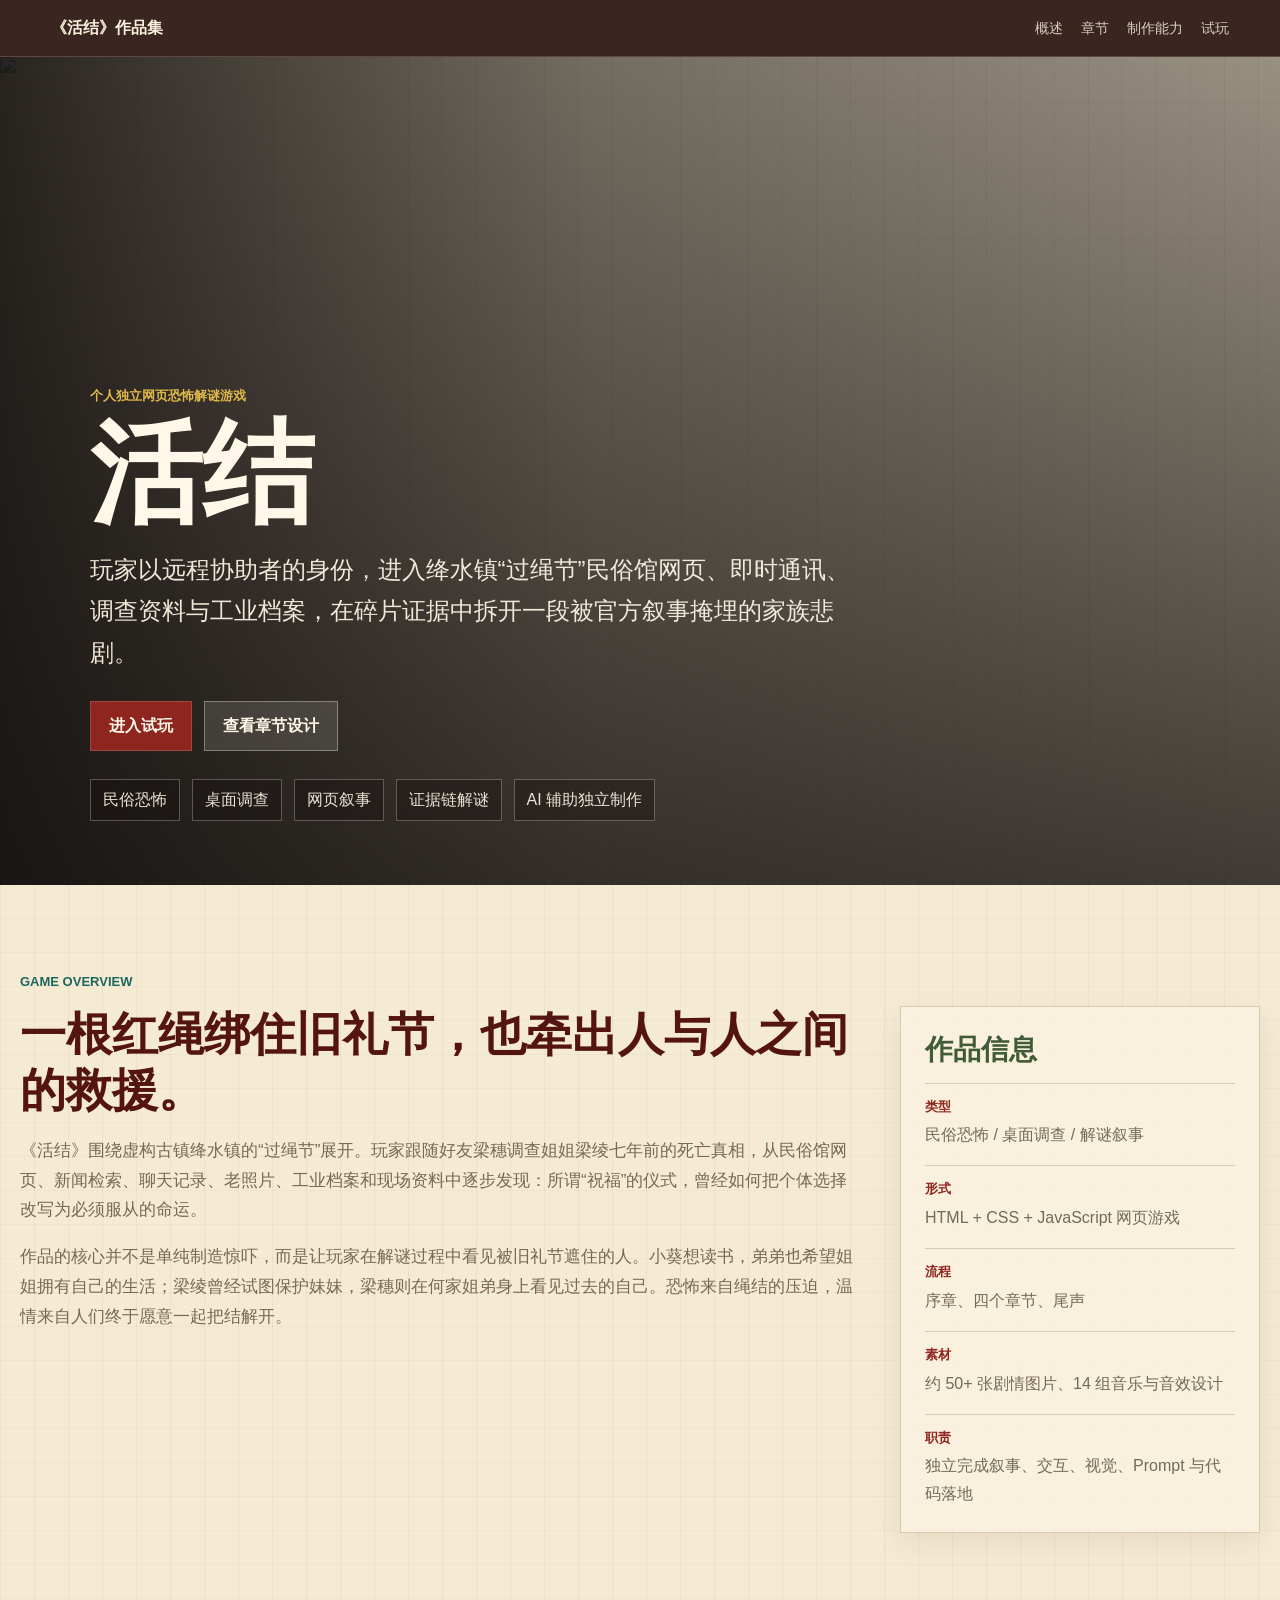
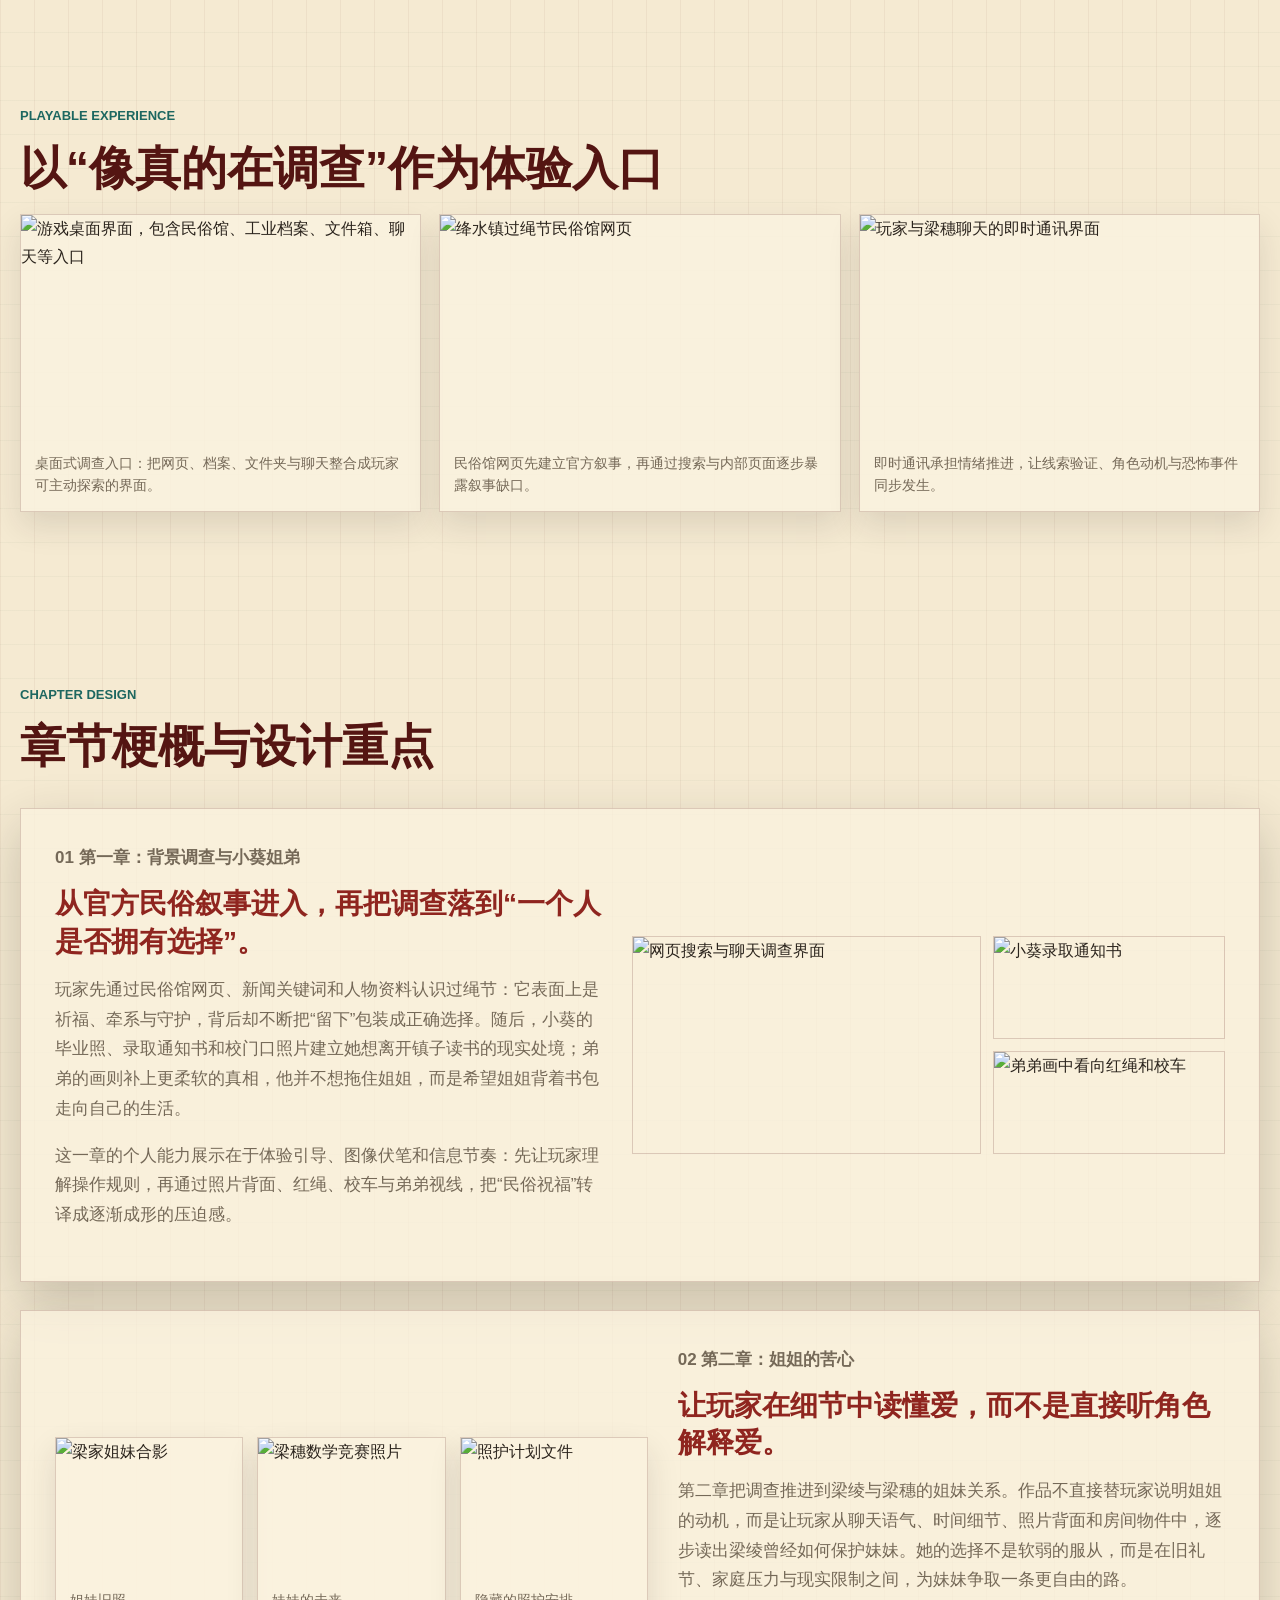
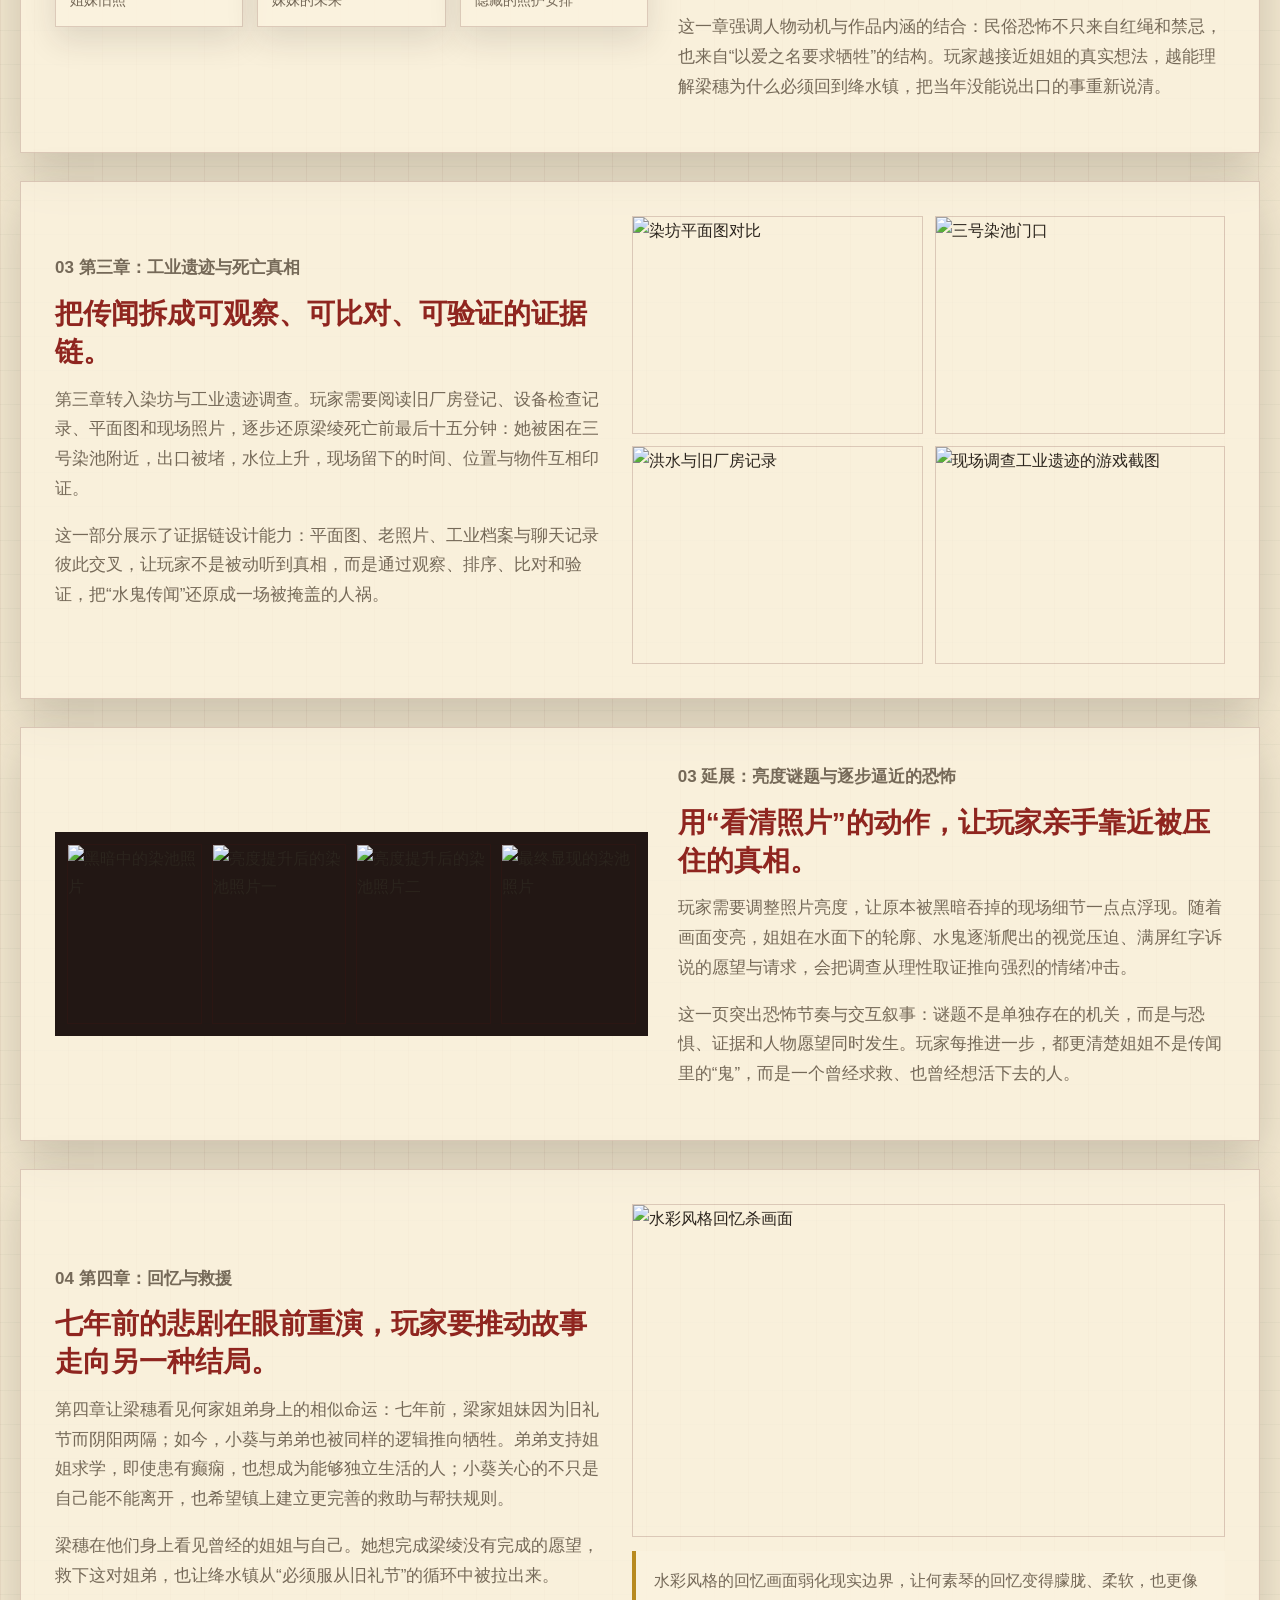
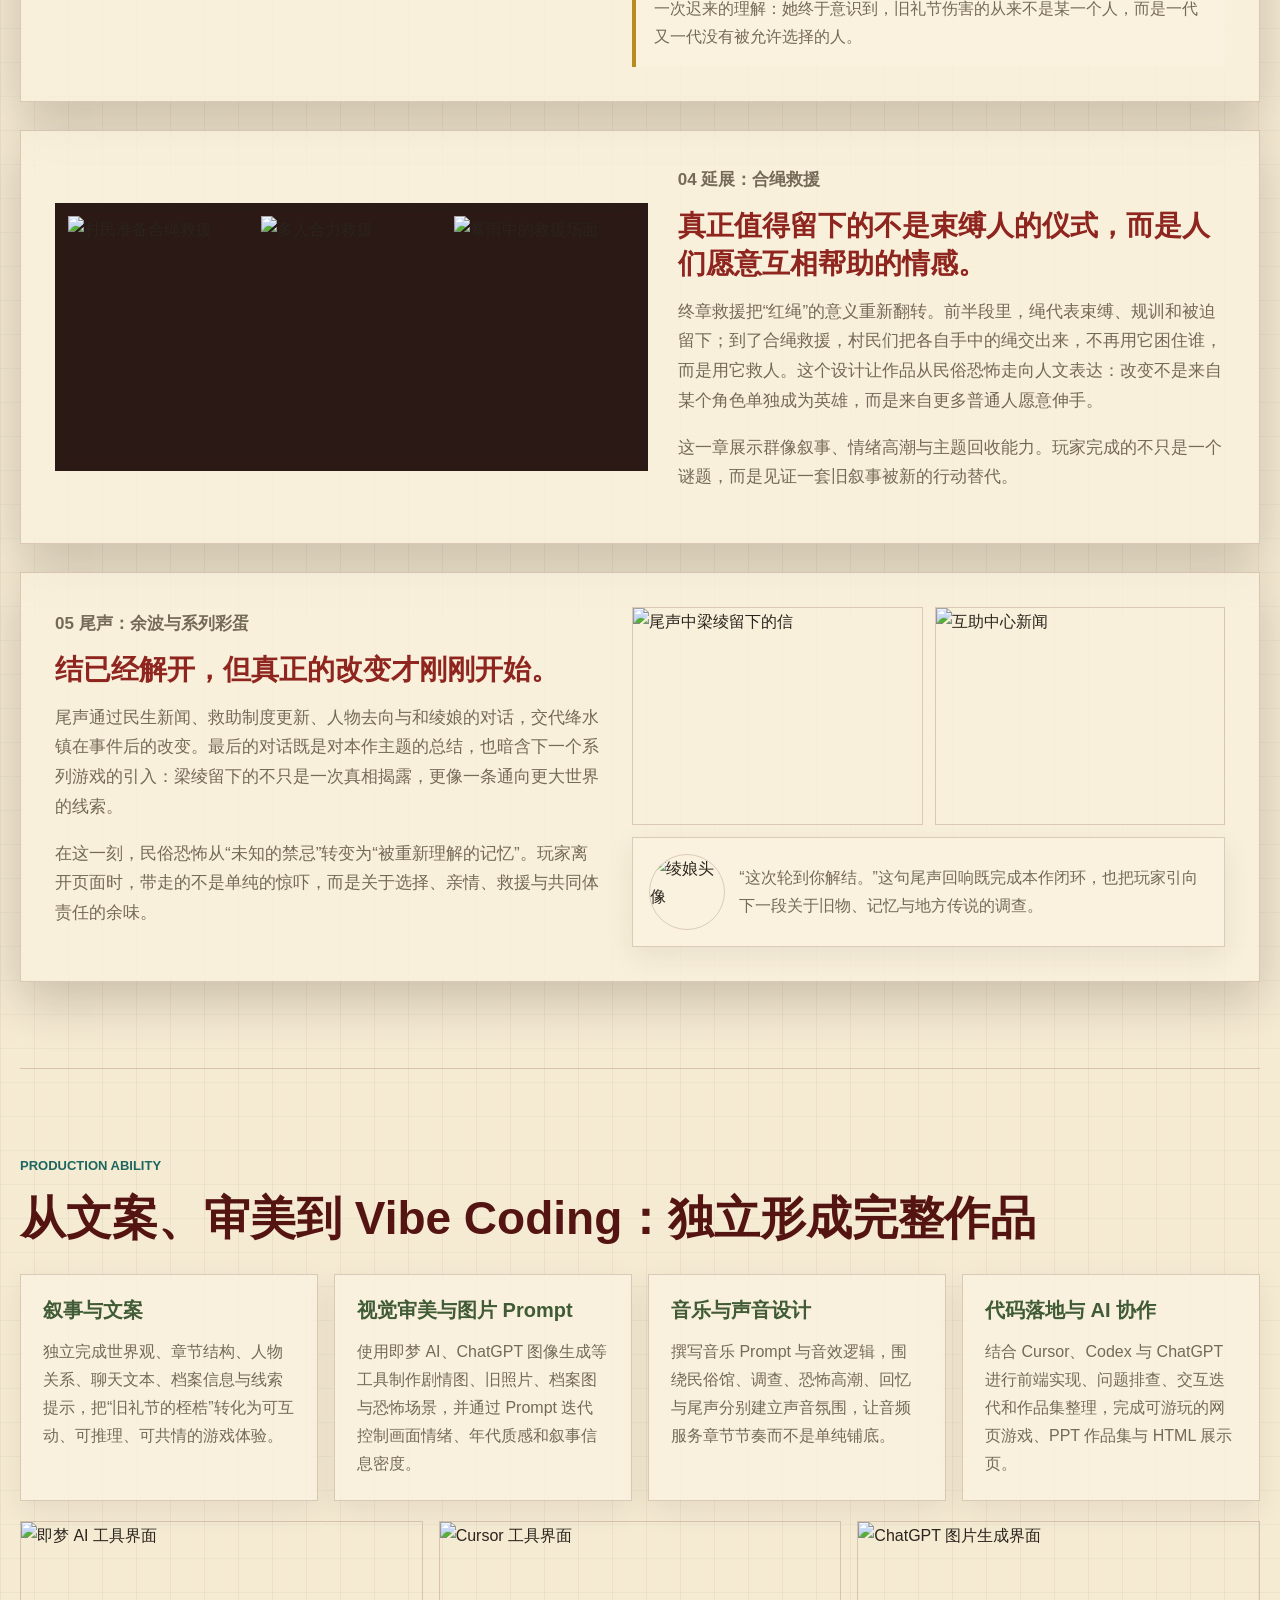
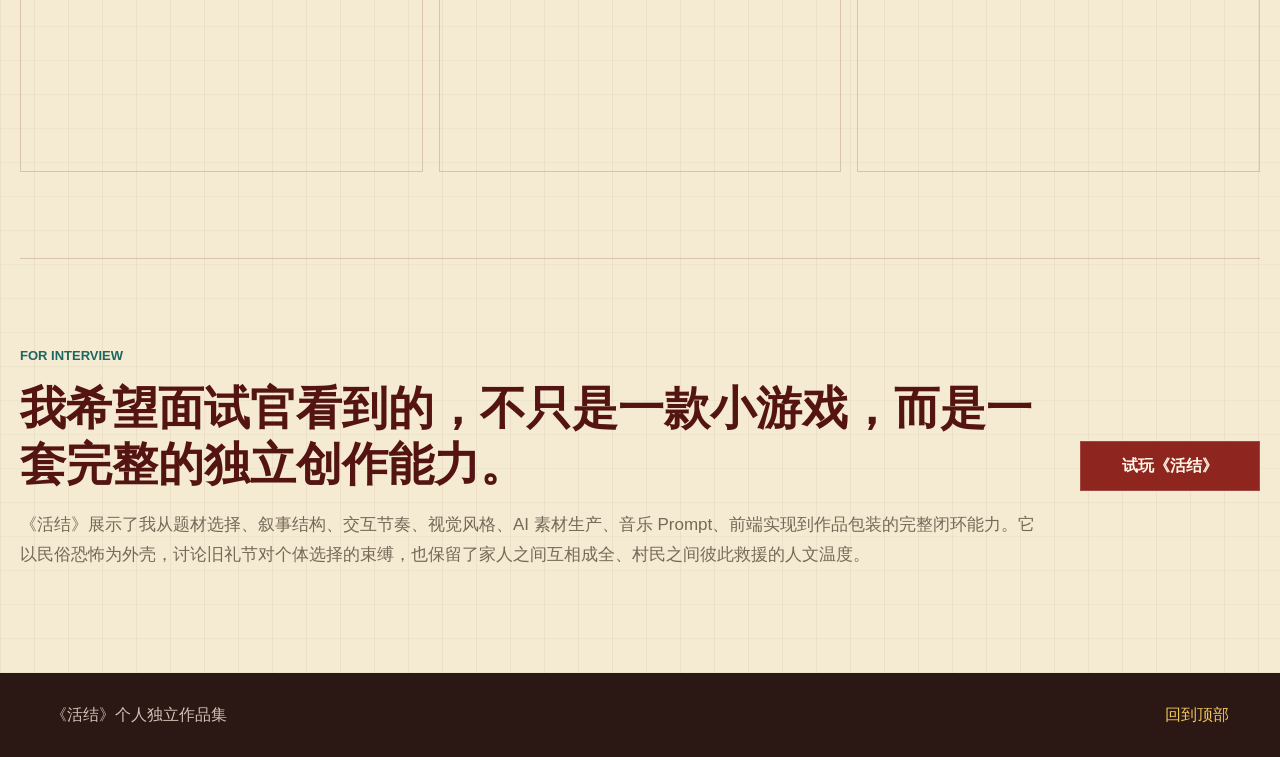
==== docs/index.html @ db9f1752 "Add files via upload" ====
<!DOCTYPE html>
<html lang="zh-CN">
<head>
  <meta charset="UTF-8" />
  <meta name="viewport" content="width=device-width, initial-scale=1.0" />
  <title>《活结》个人独立恐怖游戏作品集</title>
  <meta name="description" content="《活结》是一款以粤西虚构古镇、过绳节旧礼俗与桌面调查为核心体验的个人独立民俗恐怖解谜游戏作品。" />
  <link rel="stylesheet" href="styles.css" />
</head>
<body>
  <header class="site-header">
    <a href="#top" class="brand">《活结》作品集</a>
    <nav class="top-nav" aria-label="页面导航">
      <a href="#overview">概述</a>
      <a href="#chapters">章节</a>
      <a href="#craft">制作能力</a>
      <a href="play/">试玩</a>
    </nav>
  </header>

  <main id="top">
    <section class="hero" aria-labelledby="hero-title">
      <img src="assets/img/ritual_full_horror.jpg" alt="雨夜宗祠与水面中的轮椅" class="hero-bg" />
      <div class="hero-shade"></div>
      <div class="hero-content">
        <p class="eyebrow">个人独立网页恐怖解谜游戏</p>
        <h1 id="hero-title">活结</h1>
        <p class="hero-lead">玩家以远程协助者的身份，进入绛水镇“过绳节”民俗馆网页、即时通讯、调查资料与工业档案，在碎片证据中拆开一段被官方叙事掩埋的家族悲剧。</p>
        <div class="hero-actions">
          <a class="button primary" href="play/">进入试玩</a>
          <a class="button secondary" href="#chapters">查看章节设计</a>
        </div>
        <ul class="hero-tags" aria-label="作品关键词">
          <li>民俗恐怖</li>
          <li>桌面调查</li>
          <li>网页叙事</li>
          <li>证据链解谜</li>
          <li>AI 辅助独立制作</li>
        </ul>
      </div>
    </section>

    <section id="overview" class="section intro-section">
      <div class="section-kicker">Game Overview</div>
      <div class="intro-grid">
        <div>
          <h2>一根红绳绑住旧礼节，也牵出人与人之间的救援。</h2>
          <p>《活结》围绕虚构古镇绛水镇的“过绳节”展开。玩家跟随好友梁穗调查姐姐梁绫七年前的死亡真相，从民俗馆网页、新闻检索、聊天记录、老照片、工业档案和现场资料中逐步发现：所谓“祝福”的仪式，曾经如何把个体选择改写为必须服从的命运。</p>
          <p>作品的核心并不是单纯制造惊吓，而是让玩家在解谜过程中看见被旧礼节遮住的人。小葵想读书，弟弟也希望姐姐拥有自己的生活；梁绫曾经试图保护妹妹，梁穗则在何家姐弟身上看见过去的自己。恐怖来自绳结的压迫，温情来自人们终于愿意一起把结解开。</p>
        </div>
        <aside class="facts" aria-label="作品信息">
          <h3>作品信息</h3>
          <dl>
            <div><dt>类型</dt><dd>民俗恐怖 / 桌面调查 / 解谜叙事</dd></div>
            <div><dt>形式</dt><dd>HTML + CSS + JavaScript 网页游戏</dd></div>
            <div><dt>流程</dt><dd>序章、四个章节、尾声</dd></div>
            <div><dt>素材</dt><dd>约 50+ 张剧情图片、14 组音乐与音效设计</dd></div>
            <div><dt>职责</dt><dd>独立完成叙事、交互、视觉、Prompt 与代码落地</dd></div>
          </dl>
        </aside>
      </div>
    </section>

    <section class="section gallery-section" aria-labelledby="experience-title">
      <div class="section-kicker">Playable Experience</div>
      <h2 id="experience-title">以“像真的在调查”作为体验入口</h2>
      <div class="wide-gallery">
        <figure>
          <img src="assets/screens/03-desktop.png" alt="游戏桌面界面，包含民俗馆、工业档案、文件箱、聊天等入口" />
          <figcaption>桌面式调查入口：把网页、档案、文件夹与聊天整合成玩家可主动探索的界面。</figcaption>
        </figure>
        <figure>
          <img src="assets/screens/05-browser-home.png" alt="绛水镇过绳节民俗馆网页" />
          <figcaption>民俗馆网页先建立官方叙事，再通过搜索与内部页面逐步暴露叙事缺口。</figcaption>
        </figure>
        <figure>
          <img src="assets/screens/04-chat.png" alt="玩家与梁穗聊天的即时通讯界面" />
          <figcaption>即时通讯承担情绪推进，让线索验证、角色动机与恐怖事件同步发生。</figcaption>
        </figure>
      </div>
    </section>

    <section id="chapters" class="section chapters-section">
      <div class="section-kicker">Chapter Design</div>
      <h2>章节梗概与设计重点</h2>

      <article class="chapter split">
        <div class="chapter-copy">
          <p class="chapter-label">01 第一章：背景调查与小葵姐弟</p>
          <h3>从官方民俗叙事进入，再把调查落到“一个人是否拥有选择”。</h3>
          <p>玩家先通过民俗馆网页、新闻关键词和人物资料认识过绳节：它表面上是祈福、牵系与守护，背后却不断把“留下”包装成正确选择。随后，小葵的毕业照、录取通知书和校门口照片建立她想离开镇子读书的现实处境；弟弟的画则补上更柔软的真相，他并不想拖住姐姐，而是希望姐姐背着书包走向自己的生活。</p>
          <p>这一章的个人能力展示在于体验引导、图像伏笔和信息节奏：先让玩家理解操作规则，再通过照片背面、红绳、校车与弟弟视线，把“民俗祝福”转译成逐渐成形的压迫感。</p>
        </div>
        <div class="image-stack">
          <img src="assets/screens/06-browser-chat.png" alt="网页搜索与聊天调查界面" />
          <img src="assets/img/admit_front.jpg" alt="小葵录取通知书" />
          <img src="assets/img/app_back_draw2_look.jpg" alt="弟弟画中看向红绳和校车" />
        </div>
      </article>

      <article class="chapter split reverse">
        <div class="chapter-copy">
          <p class="chapter-label">02 第二章：姐姐的苦心</p>
          <h3>让玩家在细节中读懂爱，而不是直接听角色解释爱。</h3>
          <p>第二章把调查推进到梁绫与梁穗的姐妹关系。作品不直接替玩家说明姐姐的动机，而是让玩家从聊天语气、时间细节、照片背面和房间物件中，逐步读出梁绫曾经如何保护妹妹。她的选择不是软弱的服从，而是在旧礼节、家庭压力与现实限制之间，为妹妹争取一条更自由的路。</p>
          <p>这一章强调人物动机与作品内涵的结合：民俗恐怖不只来自红绳和禁忌，也来自“以爱之名要求牺牲”的结构。玩家越接近姐姐的真实想法，越能理解梁穗为什么必须回到绛水镇，把当年没能说出口的事重新说清。</p>
        </div>
        <div class="polaroid-row">
          <figure><img src="assets/img/sisters_final.jpg" alt="梁家姐妹合影" /><figcaption>姐妹旧照</figcaption></figure>
          <figure><img src="assets/img/sui_math_2008.jpg" alt="梁穗数学竞赛照片" /><figcaption>妹妹的未来</figcaption></figure>
          <figure><img src="assets/img/care_plan.jpg" alt="照护计划文件" /><figcaption>隐藏的照护安排</figcaption></figure>
        </div>
      </article>

      <article class="chapter split">
        <div class="chapter-copy">
          <p class="chapter-label">03 第三章：工业遗迹与死亡真相</p>
          <h3>把传闻拆成可观察、可比对、可验证的证据链。</h3>
          <p>第三章转入染坊与工业遗迹调查。玩家需要阅读旧厂房登记、设备检查记录、平面图和现场照片，逐步还原梁绫死亡前最后十五分钟：她被困在三号染池附近，出口被堵，水位上升，现场留下的时间、位置与物件互相印证。</p>
          <p>这一部分展示了证据链设计能力：平面图、老照片、工业档案与聊天记录彼此交叉，让玩家不是被动听到真相，而是通过观察、排序、比对和验证，把“水鬼传闻”还原成一场被掩盖的人祸。</p>
        </div>
        <div class="evidence-grid">
          <img src="assets/img/plan_compare.jpg" alt="染坊平面图对比" />
          <img src="assets/img/pool3_door.jpg" alt="三号染池门口" />
          <img src="assets/img/origin_flood.jpg" alt="洪水与旧厂房记录" />
          <img src="assets/screens/industrial-field.png" alt="现场调查工业遗迹的游戏截图" />
        </div>
      </article>

      <article class="chapter split reverse">
        <div class="chapter-copy">
          <p class="chapter-label">03 延展：亮度谜题与逐步逼近的恐怖</p>
          <h3>用“看清照片”的动作，让玩家亲手靠近被压住的真相。</h3>
          <p>玩家需要调整照片亮度，让原本被黑暗吞掉的现场细节一点点浮现。随着画面变亮，姐姐在水面下的轮廓、水鬼逐渐爬出的视觉压迫、满屏红字诉说的愿望与请求，会把调查从理性取证推向强烈的情绪冲击。</p>
          <p>这一页突出恐怖节奏与交互叙事：谜题不是单独存在的机关，而是与恐惧、证据和人物愿望同时发生。玩家每推进一步，都更清楚姐姐不是传闻里的“鬼”，而是一个曾经求救、也曾经想活下去的人。</p>
        </div>
        <div class="brightness-strip" aria-label="照片逐渐变亮过程">
          <img src="assets/img/dye_pool_dark.jpg" alt="黑暗中的染池照片" />
          <img src="assets/img/dye_pool_lv1.jpg" alt="亮度提升后的染池照片一" />
          <img src="assets/img/dye_pool_lv2.jpg" alt="亮度提升后的染池照片二" />
          <img src="assets/img/dye_pool_lv3.jpg" alt="最终显现的染池照片" />
        </div>
      </article>

      <article class="chapter split">
        <div class="chapter-copy">
          <p class="chapter-label">04 第四章：回忆与救援</p>
          <h3>七年前的悲剧在眼前重演，玩家要推动故事走向另一种结局。</h3>
          <p>第四章让梁穗看见何家姐弟身上的相似命运：七年前，梁家姐妹因为旧礼节而阴阳两隔；如今，小葵与弟弟也被同样的逻辑推向牺牲。弟弟支持姐姐求学，即使患有癫痫，也想成为能够独立生活的人；小葵关心的不只是自己能不能离开，也希望镇上建立更完善的救助与帮扶规则。</p>
          <p>梁穗在他们身上看见曾经的姐姐与自己。她想完成梁绫没有完成的愿望，救下这对姐弟，也让绛水镇从“必须服从旧礼节”的循环中被拉出来。</p>
        </div>
        <div class="memory-panel">
          <img src="assets/screens/watercolor-memory.png" alt="水彩风格回忆杀画面" />
          <p>水彩风格的回忆画面弱化现实边界，让何素琴的回忆变得朦胧、柔软，也更像一次迟来的理解：她终于意识到，旧礼节伤害的从来不是某一个人，而是一代又一代没有被允许选择的人。</p>
        </div>
      </article>

      <article class="chapter split reverse">
        <div class="chapter-copy">
          <p class="chapter-label">04 延展：合绳救援</p>
          <h3>真正值得留下的不是束缚人的仪式，而是人们愿意互相帮助的情感。</h3>
          <p>终章救援把“红绳”的意义重新翻转。前半段里，绳代表束缚、规训和被迫留下；到了合绳救援，村民们把各自手中的绳交出来，不再用它困住谁，而是用它救人。这个设计让作品从民俗恐怖走向人文表达：改变不是来自某个角色单独成为英雄，而是来自更多普通人愿意伸手。</p>
          <p>这一章展示群像叙事、情绪高潮与主题回收能力。玩家完成的不只是一个谜题，而是见证一套旧叙事被新的行动替代。</p>
        </div>
        <div class="rescue-triptych">
          <img src="assets/img/rescue_1.jpg" alt="村民准备合绳救援" />
          <img src="assets/img/rescue_2.jpg" alt="多人合力救援" />
          <img src="assets/img/rescue_3.jpg" alt="暴雨中的救援场面" />
        </div>
      </article>

      <article class="chapter split epilogue">
        <div class="chapter-copy">
          <p class="chapter-label">05 尾声：余波与系列彩蛋</p>
          <h3>结已经解开，但真正的改变才刚刚开始。</h3>
          <p>尾声通过民生新闻、救助制度更新、人物去向与和绫娘的对话，交代绛水镇在事件后的改变。最后的对话既是对本作主题的总结，也暗含下一个系列游戏的引入：梁绫留下的不只是一次真相揭露，更像一条通向更大世界的线索。</p>
          <p>在这一刻，民俗恐怖从“未知的禁忌”转变为“被重新理解的记忆”。玩家离开页面时，带走的不是单纯的惊吓，而是关于选择、亲情、救援与共同体责任的余味。</p>
        </div>
        <div class="epilogue-board">
          <img src="assets/screens/epilogue-letter.png" alt="尾声中梁绫留下的信" />
          <img src="assets/img/epilogue_mutual_center.jpg" alt="互助中心新闻" />
          <div class="chat-note">
            <img src="assets/img/avatar_ling_epilogue.jpg" alt="绫娘头像" />
            <p>“这次轮到你解结。”这句尾声回响既完成本作闭环，也把玩家引向下一段关于旧物、记忆与地方传说的调查。</p>
          </div>
        </div>
      </article>
    </section>

    <section id="craft" class="section craft-section">
      <div class="section-kicker">Production Ability</div>
      <h2>从文案、审美到 Vibe Coding：独立形成完整作品</h2>
      <div class="craft-grid">
        <article>
          <h3>叙事与文案</h3>
          <p>独立完成世界观、章节结构、人物关系、聊天文本、档案信息与线索提示，把“旧礼节的桎梏”转化为可互动、可推理、可共情的游戏体验。</p>
        </article>
        <article>
          <h3>视觉审美与图片 Prompt</h3>
          <p>使用即梦 AI、ChatGPT 图像生成等工具制作剧情图、旧照片、档案图与恐怖场景，并通过 Prompt 迭代控制画面情绪、年代质感和叙事信息密度。</p>
        </article>
        <article>
          <h3>音乐与声音设计</h3>
          <p>撰写音乐 Prompt 与音效逻辑，围绕民俗馆、调查、恐怖高潮、回忆与尾声分别建立声音氛围，让音频服务章节节奏而不是单纯铺底。</p>
        </article>
        <article>
          <h3>代码落地与 AI 协作</h3>
          <p>结合 Cursor、Codex 与 ChatGPT 进行前端实现、问题排查、交互迭代和作品集整理，完成可游玩的网页游戏、PPT 作品集与 HTML 展示页。</p>
        </article>
      </div>

      <div class="tool-strip" aria-label="制作工具截图">
        <img src="assets/img/tool-jimeng.png" alt="即梦 AI 工具界面" />
        <img src="assets/img/tool-cursor.png" alt="Cursor 工具界面" />
        <img src="assets/img/tool-chatgpt-image.png" alt="ChatGPT 图片生成界面" />
      </div>
    </section>

    <section class="section closing-section">
      <div>
        <div class="section-kicker">For Interview</div>
        <h2>我希望面试官看到的，不只是一款小游戏，而是一套完整的独立创作能力。</h2>
        <p>《活结》展示了我从题材选择、叙事结构、交互节奏、视觉风格、AI 素材生产、音乐 Prompt、前端实现到作品包装的完整闭环能力。它以民俗恐怖为外壳，讨论旧礼节对个体选择的束缚，也保留了家人之间互相成全、村民之间彼此救援的人文温度。</p>
      </div>
      <a class="button primary large" href="play/">试玩《活结》</a>
    </section>
  </main>

  <footer class="site-footer">
    <span>《活结》个人独立作品集</span>
    <a href="#top">回到顶部</a>
  </footer>
</body>
</html>
---- docs/styles.css ----
:root {
  --paper: #f5ead2;
  --paper-soft: #fbf3df;
  --ink: #2b241d;
  --muted: #756958;
  --red: #8f251f;
  --red-dark: #541512;
  --teal: #1d6760;
  --green: #405b35;
  --gold: #b88a1f;
  --line: rgba(84, 21, 18, 0.18);
  --shadow: 0 18px 48px rgba(43, 36, 29, 0.22);
}

* {
  box-sizing: border-box;
}

html {
  scroll-behavior: smooth;
}

body {
  margin: 0;
  color: var(--ink);
  background:
    linear-gradient(90deg, rgba(84, 21, 18, 0.05) 1px, transparent 1px),
    linear-gradient(180deg, rgba(64, 91, 53, 0.04) 1px, transparent 1px),
    var(--paper);
  background-size: 34px 34px;
  font-family: "Microsoft YaHei", "PingFang SC", "Noto Sans CJK SC", Arial, sans-serif;
  line-height: 1.75;
}

img {
  display: block;
  max-width: 100%;
}

a {
  color: inherit;
  text-decoration: none;
}

.site-header {
  position: sticky;
  top: 0;
  z-index: 20;
  display: flex;
  align-items: center;
  justify-content: space-between;
  gap: 24px;
  padding: 14px clamp(20px, 4vw, 56px);
  color: var(--paper-soft);
  background: rgba(43, 20, 17, 0.92);
  border-bottom: 1px solid rgba(245, 234, 210, 0.18);
  backdrop-filter: blur(12px);
}

.brand {
  font-weight: 700;
  letter-spacing: 0;
}

.top-nav {
  display: flex;
  gap: 18px;
  align-items: center;
  font-size: 14px;
  color: rgba(251, 243, 223, 0.82);
}

.top-nav a:hover {
  color: #fff;
}

.hero {
  position: relative;
  min-height: 92vh;
  display: grid;
  align-items: end;
  overflow: hidden;
  padding: 96px clamp(20px, 7vw, 96px) 64px;
  color: #fff7e7;
}

.hero-bg,
.hero-shade {
  position: absolute;
  inset: 0;
  width: 100%;
  height: 100%;
}

.hero-bg {
  object-fit: cover;
}

.hero-shade {
  background:
    linear-gradient(90deg, rgba(18, 14, 12, 0.88), rgba(18, 14, 12, 0.48) 46%, rgba(18, 14, 12, 0.28)),
    linear-gradient(180deg, rgba(18, 14, 12, 0.18), rgba(18, 14, 12, 0.72));
}

.hero-content {
  position: relative;
  width: min(860px, 100%);
}

.eyebrow,
.section-kicker,
.chapter-label {
  margin: 0 0 12px;
  font-size: 13px;
  font-weight: 700;
  color: var(--teal);
  text-transform: uppercase;
}

.hero .eyebrow {
  color: #dfb84a;
}

h1,
h2,
h3,
p {
  margin-top: 0;
}

h1 {
  margin-bottom: 20px;
  font-size: clamp(56px, 10vw, 112px);
  line-height: 0.98;
  letter-spacing: 0;
}

h2 {
  margin-bottom: 18px;
  color: var(--red-dark);
  font-size: clamp(28px, 4vw, 46px);
  line-height: 1.22;
  letter-spacing: 0;
}

h3 {
  margin-bottom: 14px;
  color: var(--red);
  font-size: clamp(20px, 2.2vw, 28px);
  line-height: 1.35;
}

.hero-lead {
  max-width: 760px;
  margin-bottom: 28px;
  font-size: clamp(18px, 2vw, 24px);
  line-height: 1.72;
  color: rgba(255, 247, 231, 0.92);
}

.hero-actions,
.hero-tags {
  display: flex;
  flex-wrap: wrap;
  gap: 12px;
}

.hero-tags {
  padding: 0;
  margin: 28px 0 0;
  list-style: none;
}

.hero-tags li {
  padding: 6px 12px;
  color: rgba(255, 247, 231, 0.9);
  border: 1px solid rgba(255, 247, 231, 0.28);
  background: rgba(18, 14, 12, 0.35);
}

.button {
  display: inline-flex;
  align-items: center;
  justify-content: center;
  min-height: 44px;
  padding: 10px 18px;
  font-weight: 700;
  border: 1px solid transparent;
}

.button.primary {
  color: #fff8e9;
  background: var(--red);
  border-color: rgba(255, 255, 255, 0.16);
}

.button.secondary {
  color: #fff8e9;
  background: rgba(255, 248, 233, 0.12);
  border-color: rgba(255, 248, 233, 0.35);
}

.button.large {
  min-width: 180px;
}

.section {
  width: min(1240px, calc(100% - 40px));
  margin: 0 auto;
  padding: 86px 0;
}

.intro-grid {
  display: grid;
  grid-template-columns: minmax(0, 1fr) 360px;
  gap: 36px;
  align-items: start;
}

.intro-grid p,
.chapter-copy p,
.closing-section p {
  color: var(--muted);
  font-size: 17px;
}

.facts,
.craft-grid article,
.chat-note {
  background: rgba(251, 243, 223, 0.86);
  border: 1px solid var(--line);
  box-shadow: 0 10px 28px rgba(43, 36, 29, 0.08);
}

.facts {
  padding: 24px;
}

.facts h3 {
  color: var(--green);
}

.facts dl {
  display: grid;
  gap: 16px;
  margin: 0;
}

.facts div {
  padding-top: 12px;
  border-top: 1px solid var(--line);
}

.facts dt {
  font-size: 13px;
  font-weight: 700;
  color: var(--red);
}

.facts dd {
  margin: 3px 0 0;
  color: var(--muted);
}

.wide-gallery {
  display: grid;
  grid-template-columns: repeat(3, minmax(0, 1fr));
  gap: 18px;
}

figure {
  margin: 0;
}

.wide-gallery figure,
.polaroid-row figure {
  background: rgba(251, 243, 223, 0.86);
  border: 1px solid var(--line);
  box-shadow: 0 14px 30px rgba(43, 36, 29, 0.12);
}

.wide-gallery img {
  width: 100%;
  aspect-ratio: 16 / 9;
  object-fit: cover;
}

figcaption {
  padding: 12px 14px 14px;
  color: var(--muted);
  font-size: 14px;
  line-height: 1.6;
}

.chapters-section > h2 {
  margin-bottom: 34px;
}

.chapter {
  margin-top: 28px;
  padding: 34px;
  background: rgba(251, 243, 223, 0.72);
  border: 1px solid var(--line);
  box-shadow: var(--shadow);
}

.split {
  display: grid;
  grid-template-columns: minmax(0, 0.96fr) minmax(420px, 1.04fr);
  gap: 30px;
  align-items: center;
}

.split.reverse {
  grid-template-columns: minmax(420px, 1.04fr) minmax(0, 0.96fr);
}

.split.reverse .chapter-copy {
  order: 2;
}

.chapter-label {
  color: var(--teal);
}

.image-stack {
  display: grid;
  grid-template-columns: 1.2fr 0.8fr;
  grid-template-rows: repeat(2, 1fr);
  gap: 12px;
}

.image-stack img,
.evidence-grid img,
.brightness-strip img,
.memory-panel img,
.rescue-triptych img,
.epilogue-board img,
.tool-strip img {
  width: 100%;
  height: 100%;
  object-fit: cover;
  border: 1px solid rgba(84, 21, 18, 0.18);
}

.image-stack img:first-child {
  grid-row: span 2;
  aspect-ratio: 16 / 10;
}

.polaroid-row {
  display: grid;
  grid-template-columns: repeat(3, minmax(0, 1fr));
  gap: 14px;
}

.polaroid-row img {
  width: 100%;
  aspect-ratio: 4 / 3;
  object-fit: cover;
}

.evidence-grid {
  display: grid;
  grid-template-columns: repeat(2, minmax(0, 1fr));
  gap: 12px;
}

.evidence-grid img {
  aspect-ratio: 4 / 3;
}

.brightness-strip {
  display: grid;
  grid-template-columns: repeat(4, minmax(0, 1fr));
  gap: 10px;
  padding: 12px;
  background: #221714;
}

.brightness-strip img {
  aspect-ratio: 3 / 4;
}

.memory-panel {
  display: grid;
  gap: 14px;
}

.memory-panel img {
  aspect-ratio: 16 / 9;
}

.memory-panel p {
  margin: 0;
  padding: 16px 18px;
  color: var(--muted);
  background: rgba(251, 243, 223, 0.86);
  border-left: 4px solid var(--gold);
}

.rescue-triptych {
  display: grid;
  grid-template-columns: repeat(3, minmax(0, 1fr));
  gap: 10px;
  padding: 12px;
  background: #2a1915;
}

.rescue-triptych img {
  aspect-ratio: 3 / 4;
}

.epilogue-board {
  display: grid;
  grid-template-columns: 1fr 1fr;
  gap: 12px;
}

.epilogue-board > img {
  aspect-ratio: 4 / 3;
}

.chat-note {
  grid-column: span 2;
  display: grid;
  grid-template-columns: 76px 1fr;
  gap: 14px;
  align-items: center;
  padding: 16px;
}

.chat-note img {
  width: 76px;
  height: 76px;
  border-radius: 50%;
}

.chat-note p {
  margin: 0;
  color: var(--muted);
}

.craft-section {
  border-top: 1px solid var(--line);
}

.craft-grid {
  display: grid;
  grid-template-columns: repeat(4, minmax(0, 1fr));
  gap: 16px;
  margin-top: 28px;
}

.craft-grid article {
  padding: 22px;
}

.craft-grid h3 {
  color: var(--green);
  font-size: 20px;
}

.craft-grid p {
  margin: 0;
  color: var(--muted);
}

.tool-strip {
  display: grid;
  grid-template-columns: repeat(3, minmax(0, 1fr));
  gap: 16px;
  margin-top: 20px;
}

.tool-strip img {
  aspect-ratio: 16 / 10;
}

.closing-section {
  display: grid;
  grid-template-columns: minmax(0, 1fr) auto;
  gap: 36px;
  align-items: center;
  border-top: 1px solid var(--line);
}

.site-footer {
  display: flex;
  justify-content: space-between;
  gap: 20px;
  padding: 28px clamp(20px, 4vw, 56px);
  color: rgba(251, 243, 223, 0.78);
  background: #2b1714;
}

.site-footer a {
  color: #f1c65a;
}

@media (max-width: 980px) {
  .site-header {
    align-items: flex-start;
    flex-direction: column;
  }

  .intro-grid,
  .split,
  .split.reverse,
  .closing-section {
    grid-template-columns: 1fr;
  }

  .split.reverse .chapter-copy {
    order: 0;
  }

  .wide-gallery,
  .craft-grid {
    grid-template-columns: repeat(2, minmax(0, 1fr));
  }

  .polaroid-row,
  .tool-strip {
    grid-template-columns: 1fr;
  }
}

@media (max-width: 680px) {
  .top-nav {
    width: 100%;
    overflow-x: auto;
    padding-bottom: 4px;
  }

  .hero {
    min-height: 88vh;
    padding: 84px 20px 44px;
  }

  .section {
    width: min(100% - 28px, 1240px);
    padding: 58px 0;
  }

  .wide-gallery,
  .craft-grid,
  .image-stack,
  .evidence-grid,
  .brightness-strip,
  .rescue-triptych,
  .epilogue-board {
    grid-template-columns: 1fr;
  }

  .chapter {
    padding: 20px;
  }

  .chat-note {
    grid-column: auto;
    grid-template-columns: 58px 1fr;
  }

  .chat-note img {
    width: 58px;
    height: 58px;
  }
}
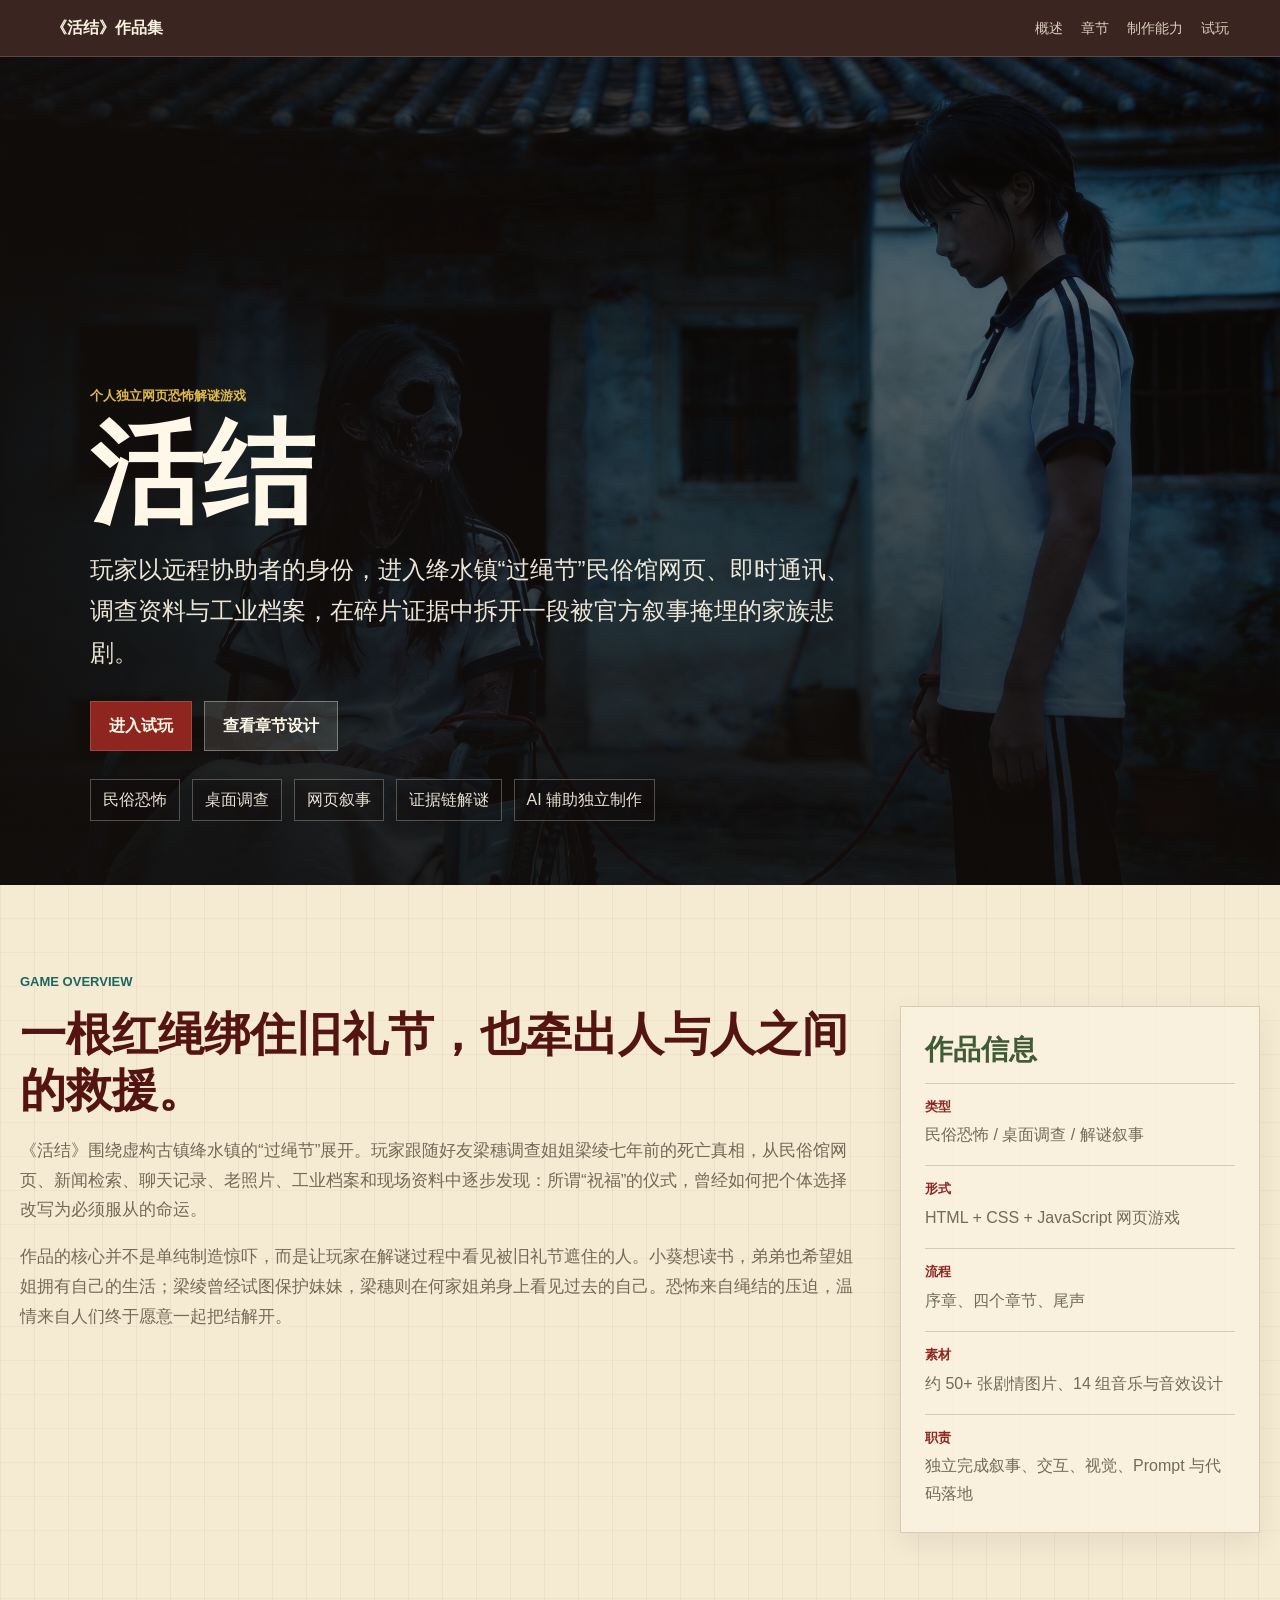
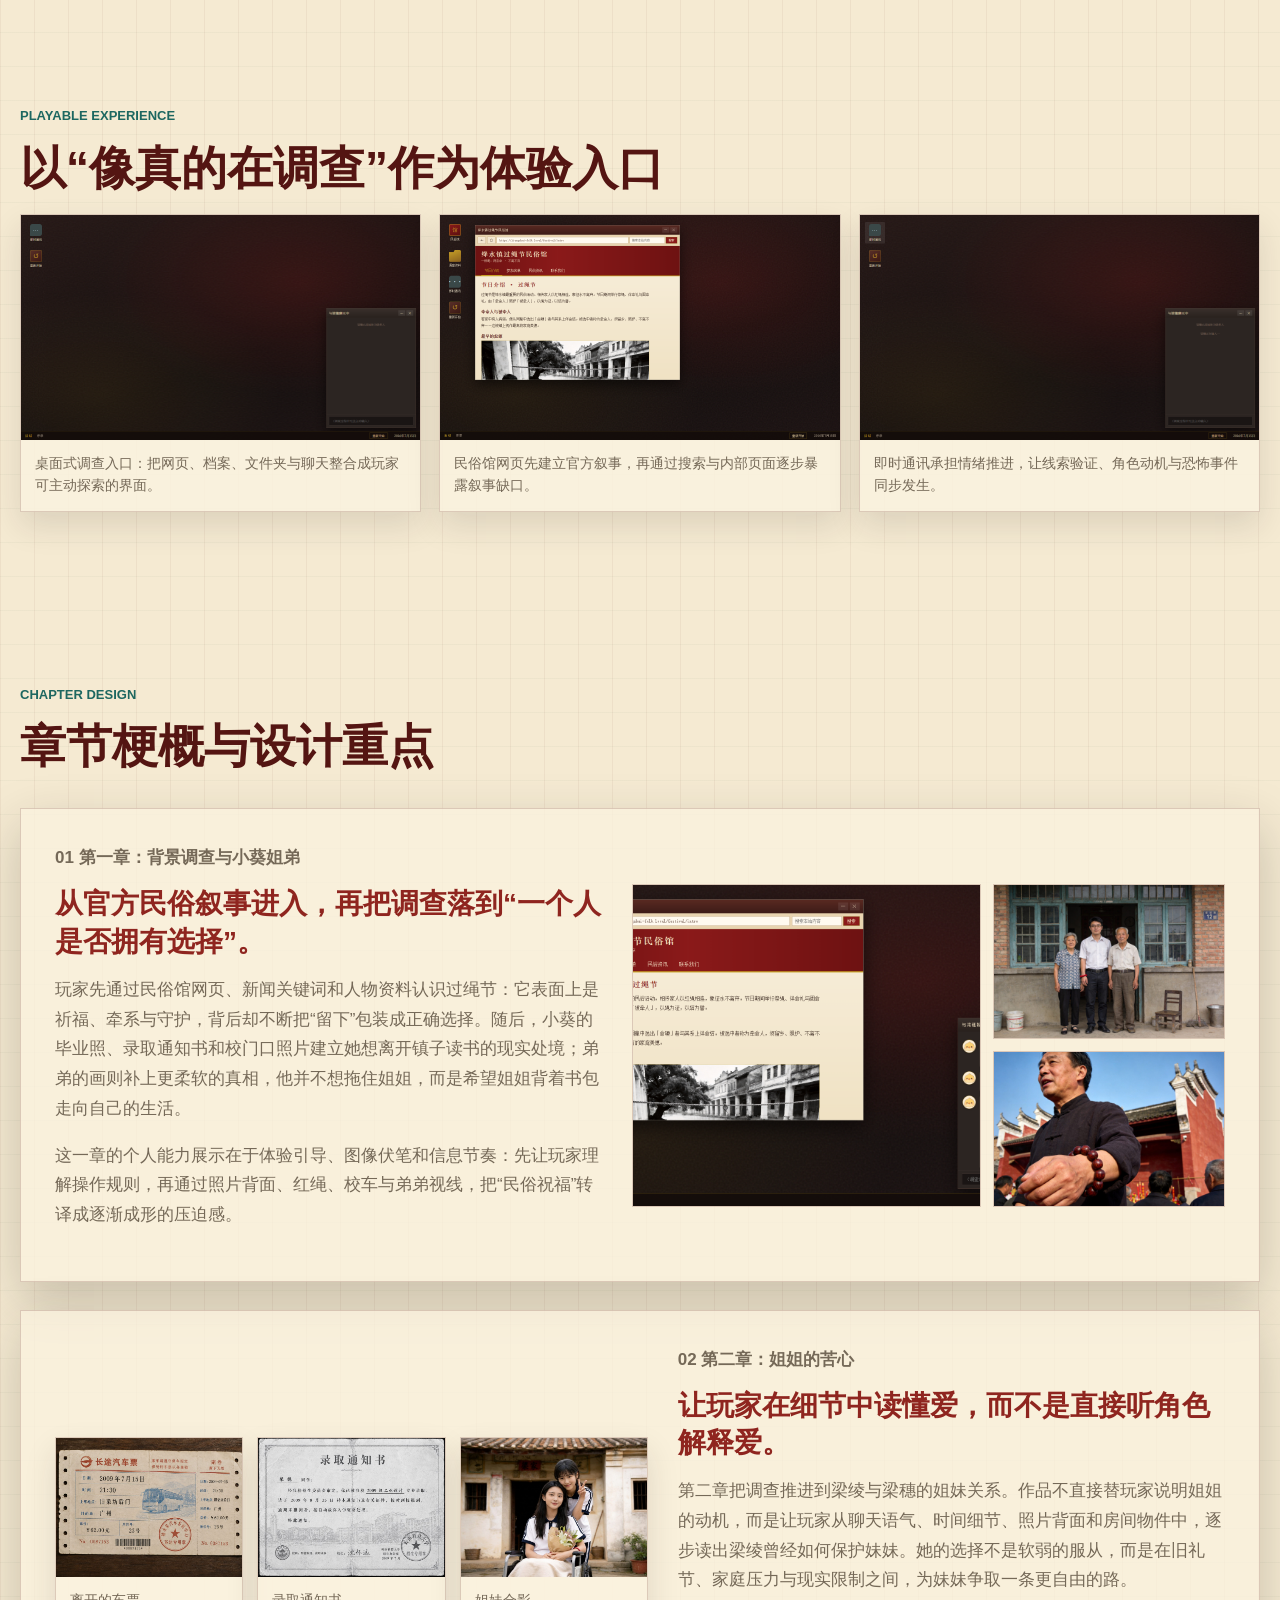
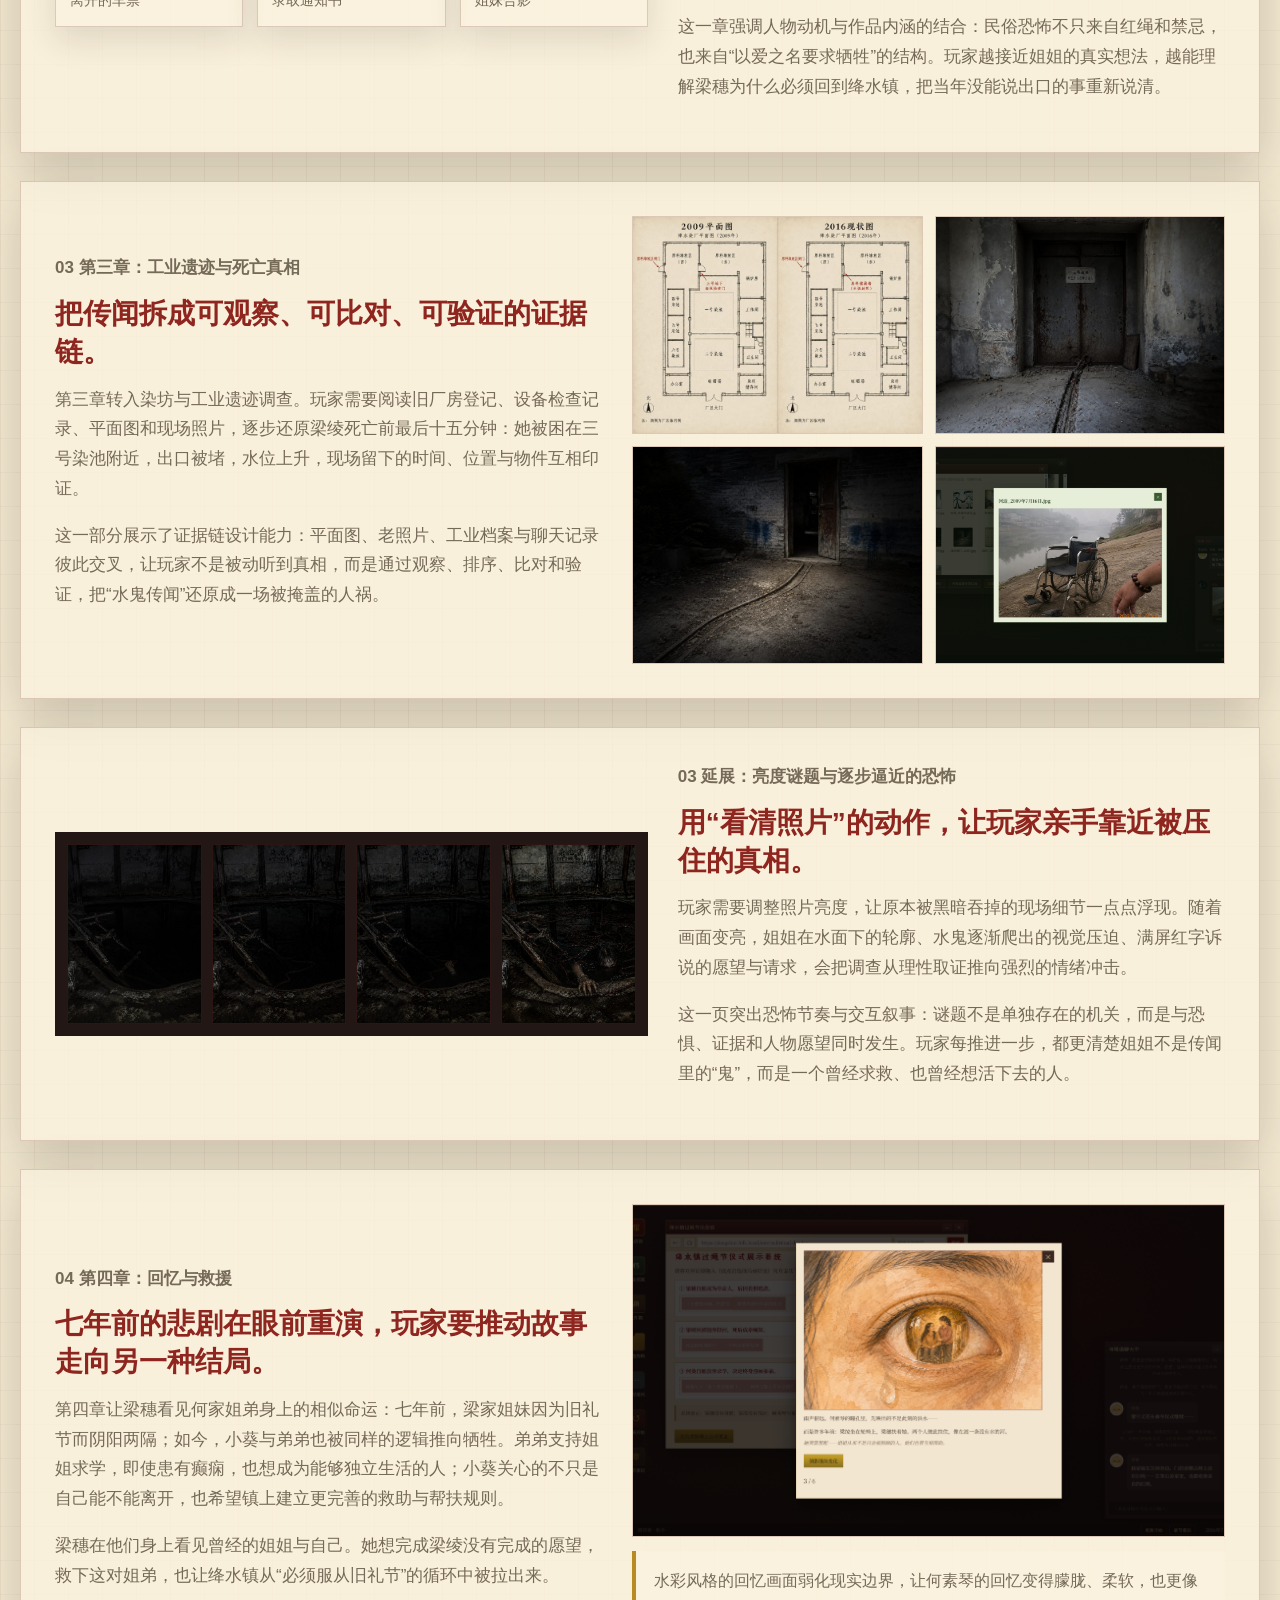
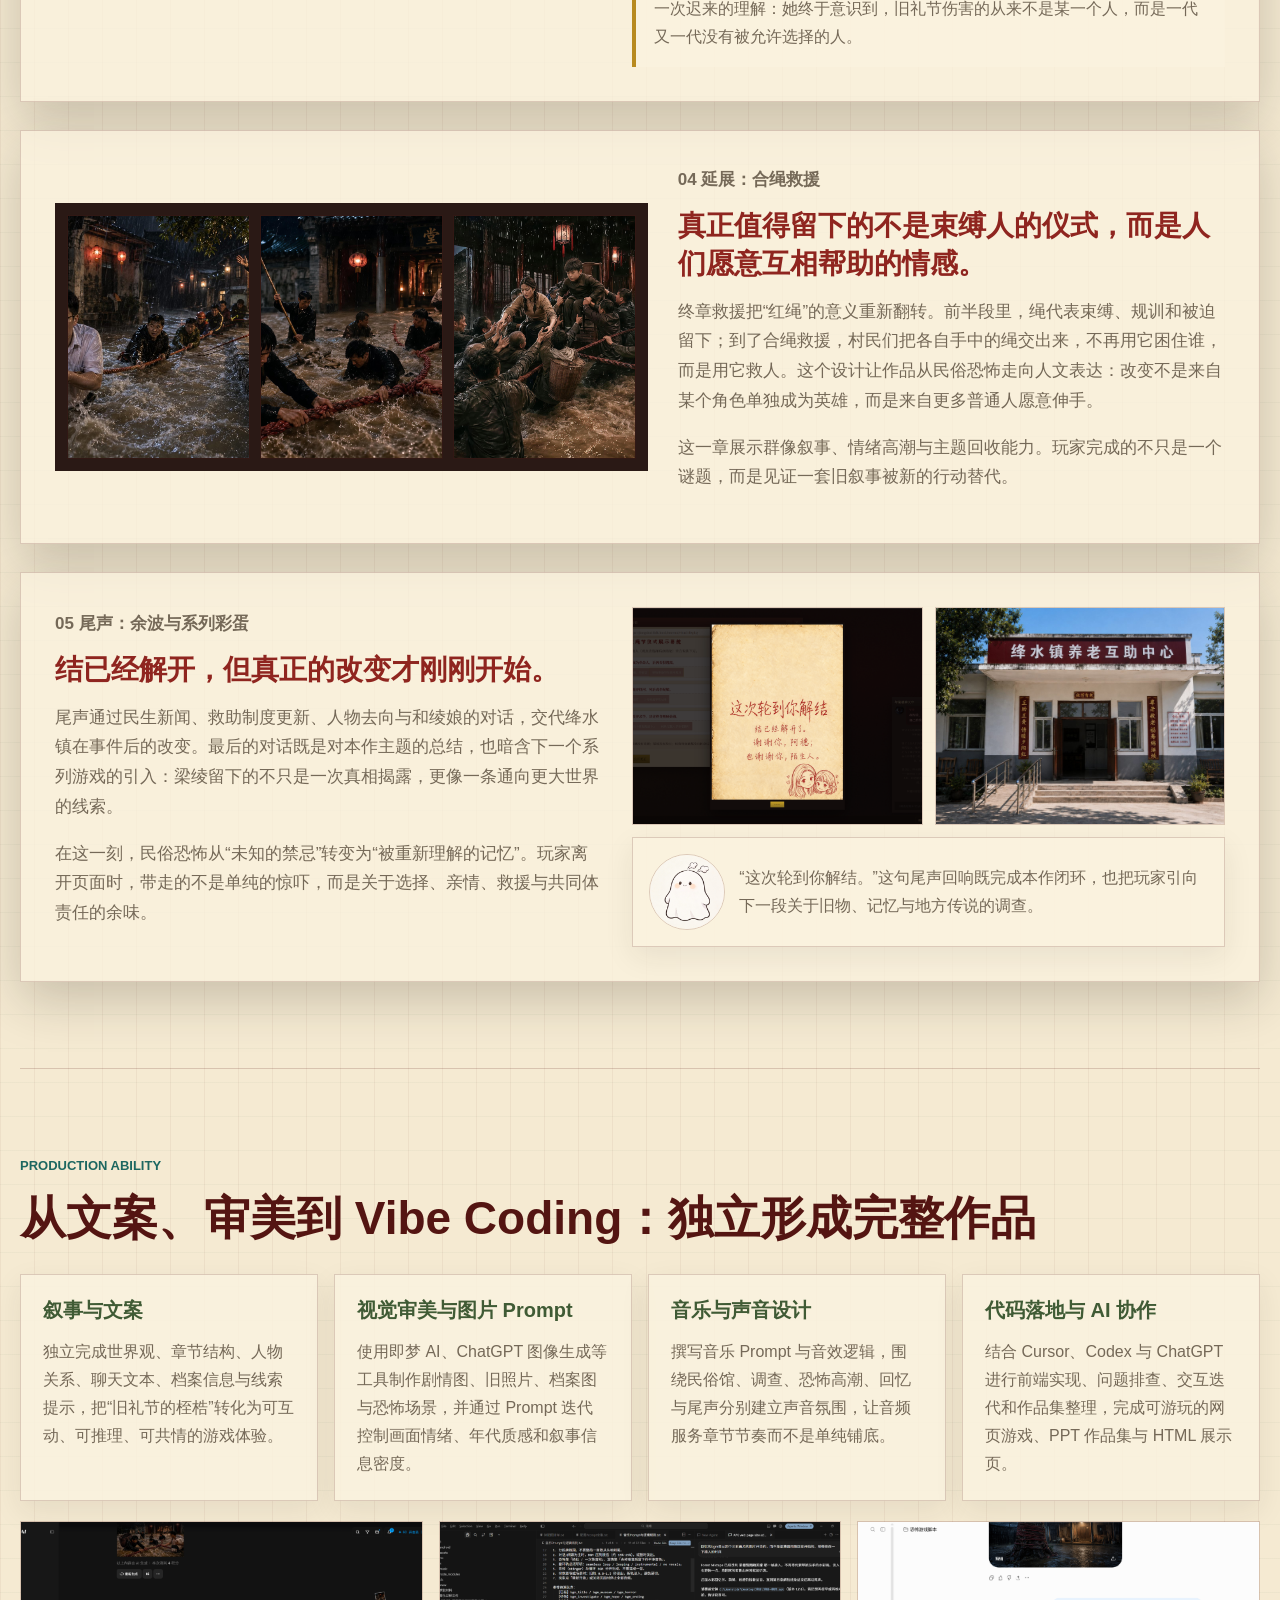
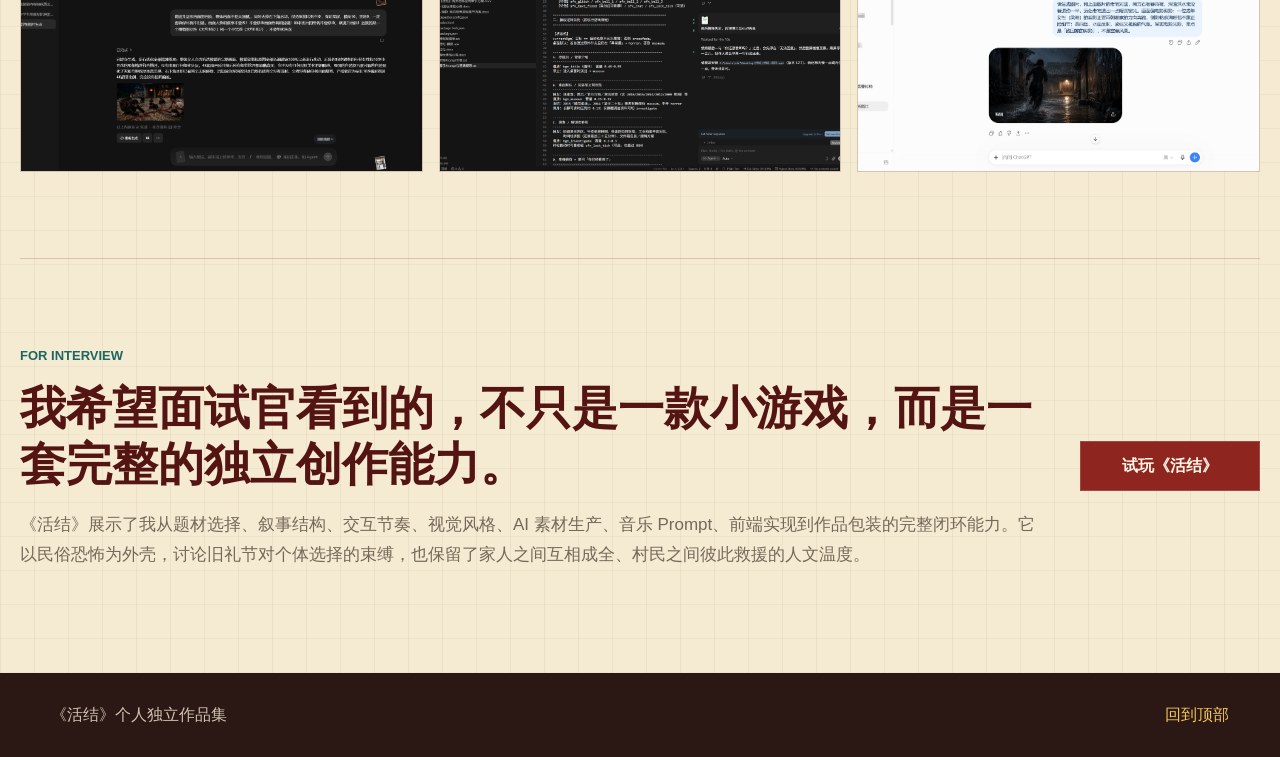
==== commit 1e984d9b: "Add files via upload" ====
--- a/docs/index.html
+++ b/docs/index.html
@@ -93,8 +93,8 @@
         </div>
         <div class="image-stack">
           <img src="assets/screens/06-browser-chat.png" alt="网页搜索与聊天调查界面" />
-          <img src="assets/img/admit_front.jpg" alt="小葵录取通知书" />
-          <img src="assets/img/app_back_draw2_look.jpg" alt="弟弟画中看向红绳和校车" />
+          <img src="assets/img/shou_sheng_family.jpg" alt="守绳之家相关报道配图" />
+          <img src="assets/img/liang_shouyi_2016.jpg" alt="过绳节新闻人物报道配图" />
         </div>
       </article>
 
@@ -106,9 +106,9 @@
           <p>这一章强调人物动机与作品内涵的结合：民俗恐怖不只来自红绳和禁忌，也来自“以爱之名要求牺牲”的结构。玩家越接近姐姐的真实想法，越能理解梁穗为什么必须回到绛水镇，把当年没能说出口的事重新说清。</p>
         </div>
         <div class="polaroid-row">
-          <figure><img src="assets/img/sisters_final.jpg" alt="梁家姐妹合影" /><figcaption>姐妹旧照</figcaption></figure>
-          <figure><img src="assets/img/sui_math_2008.jpg" alt="梁穗数学竞赛照片" /><figcaption>妹妹的未来</figcaption></figure>
-          <figure><img src="assets/img/care_plan.jpg" alt="照护计划文件" /><figcaption>隐藏的照护安排</figcaption></figure>
+          <figure><img src="assets/img/bus_ticket.jpg" alt="锁在箱子里的长途车票" /><figcaption>离开的车票</figcaption></figure>
+          <figure><img src="assets/img/admit_front.jpg" alt="锁在箱子里的录取通知书" /><figcaption>录取通知书</figcaption></figure>
+          <figure><img src="assets/img/sisters_photo.jpg" alt="锁在箱子里的姐妹合影" /><figcaption>姐妹合影</figcaption></figure>
         </div>
       </article>
 
@@ -122,7 +122,7 @@
         <div class="evidence-grid">
           <img src="assets/img/plan_compare.jpg" alt="染坊平面图对比" />
           <img src="assets/img/pool3_door.jpg" alt="三号染池门口" />
-          <img src="assets/img/origin_flood.jpg" alt="洪水与旧厂房记录" />
+          <img src="assets/img/dyehouse_side_2009.jpg" alt="染坊旧址与工业遗迹现场" />
           <img src="assets/screens/industrial-field.png" alt="现场调查工业遗迹的游戏截图" />
         </div>
       </article>
